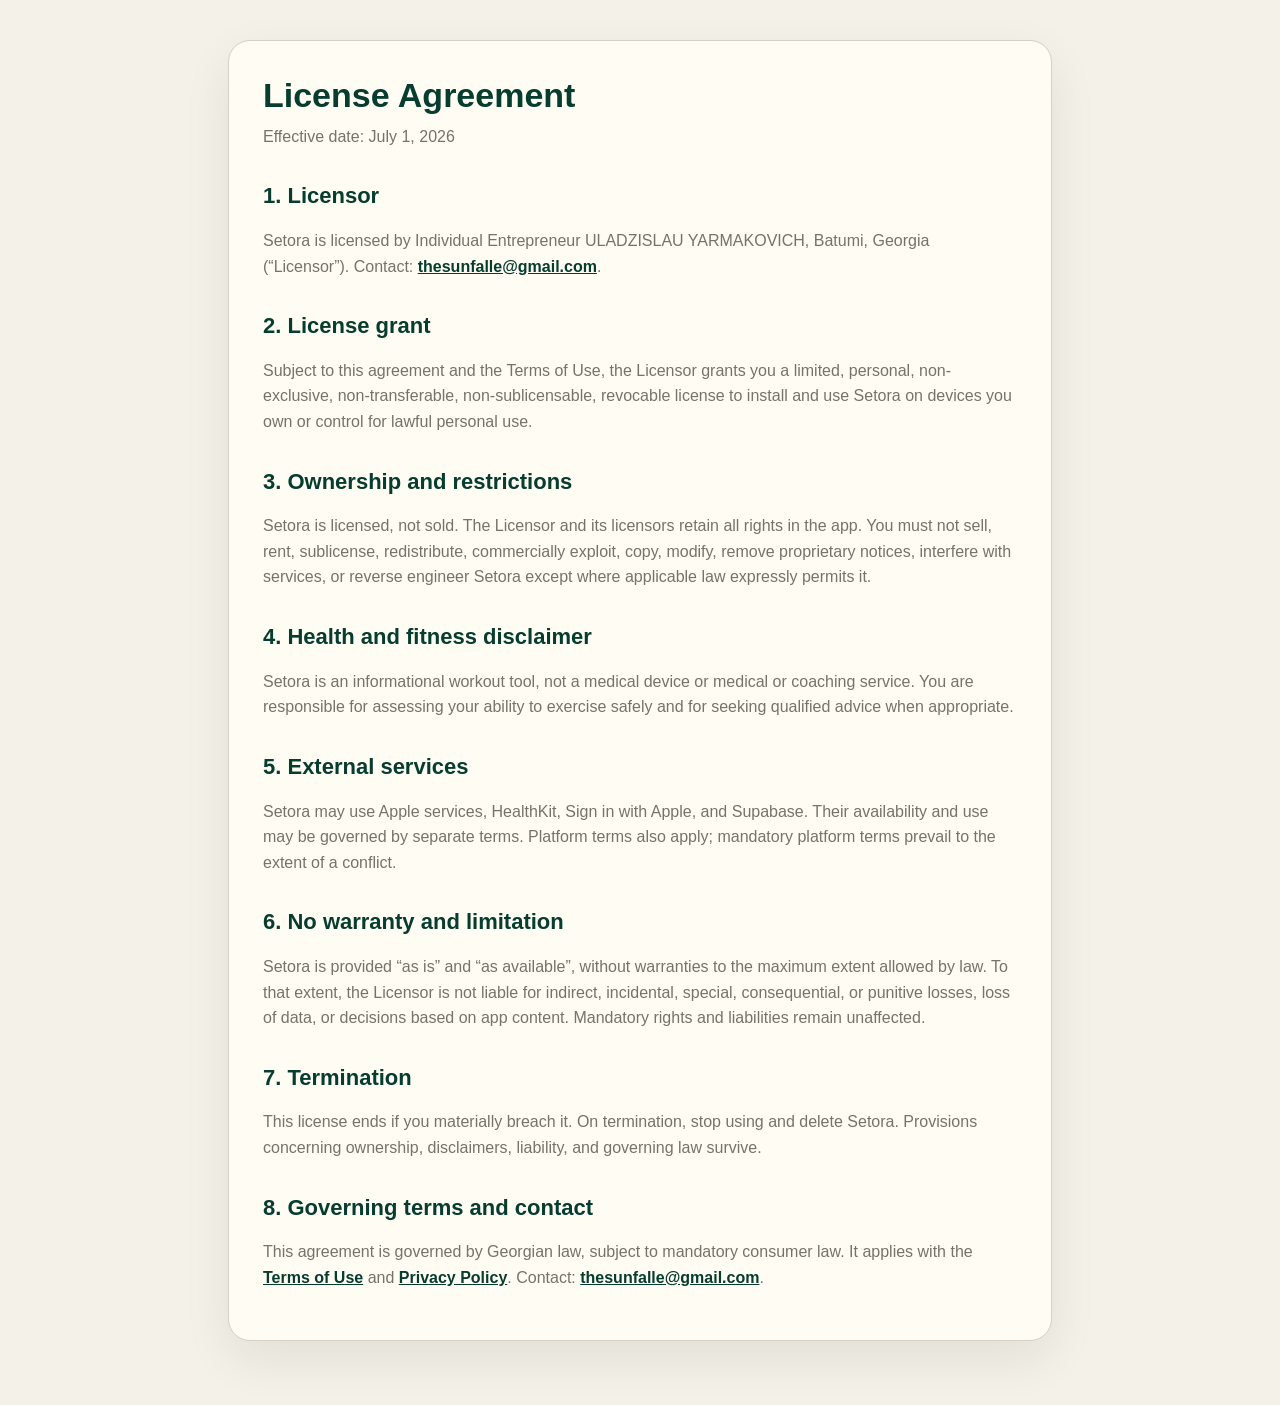
==== eula.html @ fa31e3eb "Publish Setora legal and support pages" ====
<!doctype html>
<html lang="en">
<head><meta charset="utf-8"><meta name="viewport" content="width=device-width, initial-scale=1"><meta name="theme-color" content="#F4F1E8"><title>Setora License Agreement</title><link rel="stylesheet" href="styles.css"></head>
<body><main><article>
  <h1>License Agreement</h1>
  <p class="meta">Effective date: July 1, 2026</p>
  <h2>1. Licensor</h2>
  <p>Setora is licensed by Individual Entrepreneur ULADZISLAU YARMAKOVICH, Batumi, Georgia (“Licensor”). Contact: <a href="mailto:thesunfalle@gmail.com">thesunfalle@gmail.com</a>.</p>
  <h2>2. License grant</h2>
  <p>Subject to this agreement and the Terms of Use, the Licensor grants you a limited, personal, non-exclusive, non-transferable, non-sublicensable, revocable license to install and use Setora on devices you own or control for lawful personal use.</p>
  <h2>3. Ownership and restrictions</h2>
  <p>Setora is licensed, not sold. The Licensor and its licensors retain all rights in the app. You must not sell, rent, sublicense, redistribute, commercially exploit, copy, modify, remove proprietary notices, interfere with services, or reverse engineer Setora except where applicable law expressly permits it.</p>
  <h2>4. Health and fitness disclaimer</h2>
  <p>Setora is an informational workout tool, not a medical device or medical or coaching service. You are responsible for assessing your ability to exercise safely and for seeking qualified advice when appropriate.</p>
  <h2>5. External services</h2>
  <p>Setora may use Apple services, HealthKit, Sign in with Apple, and Supabase. Their availability and use may be governed by separate terms. Platform terms also apply; mandatory platform terms prevail to the extent of a conflict.</p>
  <h2>6. No warranty and limitation</h2>
  <p>Setora is provided “as is” and “as available”, without warranties to the maximum extent allowed by law. To that extent, the Licensor is not liable for indirect, incidental, special, consequential, or punitive losses, loss of data, or decisions based on app content. Mandatory rights and liabilities remain unaffected.</p>
  <h2>7. Termination</h2>
  <p>This license ends if you materially breach it. On termination, stop using and delete Setora. Provisions concerning ownership, disclaimers, liability, and governing law survive.</p>
  <h2>8. Governing terms and contact</h2>
  <p>This agreement is governed by Georgian law, subject to mandatory consumer law. It applies with the <a href="terms.html">Terms of Use</a> and <a href="privacy.html">Privacy Policy</a>. Contact: <a href="mailto:thesunfalle@gmail.com">thesunfalle@gmail.com</a>.</p>
</article></main></body></html>
---- styles.css ----
:root {
  color-scheme: light;
  --bg: #f4f1e8;
  --card: #fffcf4;
  --text: #141414;
  --muted: #77736a;
  --primary: #063d2e;
  --accent: #b8ff5c;
  --border: #d8d0c2;
  --notice: #e7efea;
}
* { box-sizing: border-box; }
body { margin: 0; background: var(--bg); color: var(--text); font-family: -apple-system, BlinkMacSystemFont, "Segoe UI", sans-serif; line-height: 1.6; }
main { max-width: 860px; margin: 0 auto; padding: 40px 18px 64px; }
article { background: var(--card); border: 1px solid var(--border); border-radius: 22px; padding: 34px; box-shadow: 0 18px 48px rgba(20, 20, 20, .08); }
h1, h2 { color: var(--primary); line-height: 1.2; }
h1 { margin: 0 0 8px; font-size: 34px; }
h2 { margin-top: 34px; font-size: 22px; }
p, li { color: var(--muted); }
a { color: var(--primary); font-weight: 700; }
.meta { margin: 0 0 26px; }
.notice { border-left: 4px solid var(--accent); padding: 12px 16px; background: var(--notice); border-radius: 12px; color: var(--text); }
.links { display: grid; gap: 10px; padding: 0; list-style: none; }
.links a { display: block; padding: 12px 14px; border: 1px solid var(--border); border-radius: 12px; text-decoration: none; }
@media (max-width: 640px) { article { padding: 24px; border-radius: 16px; } h1 { font-size: 29px; } }
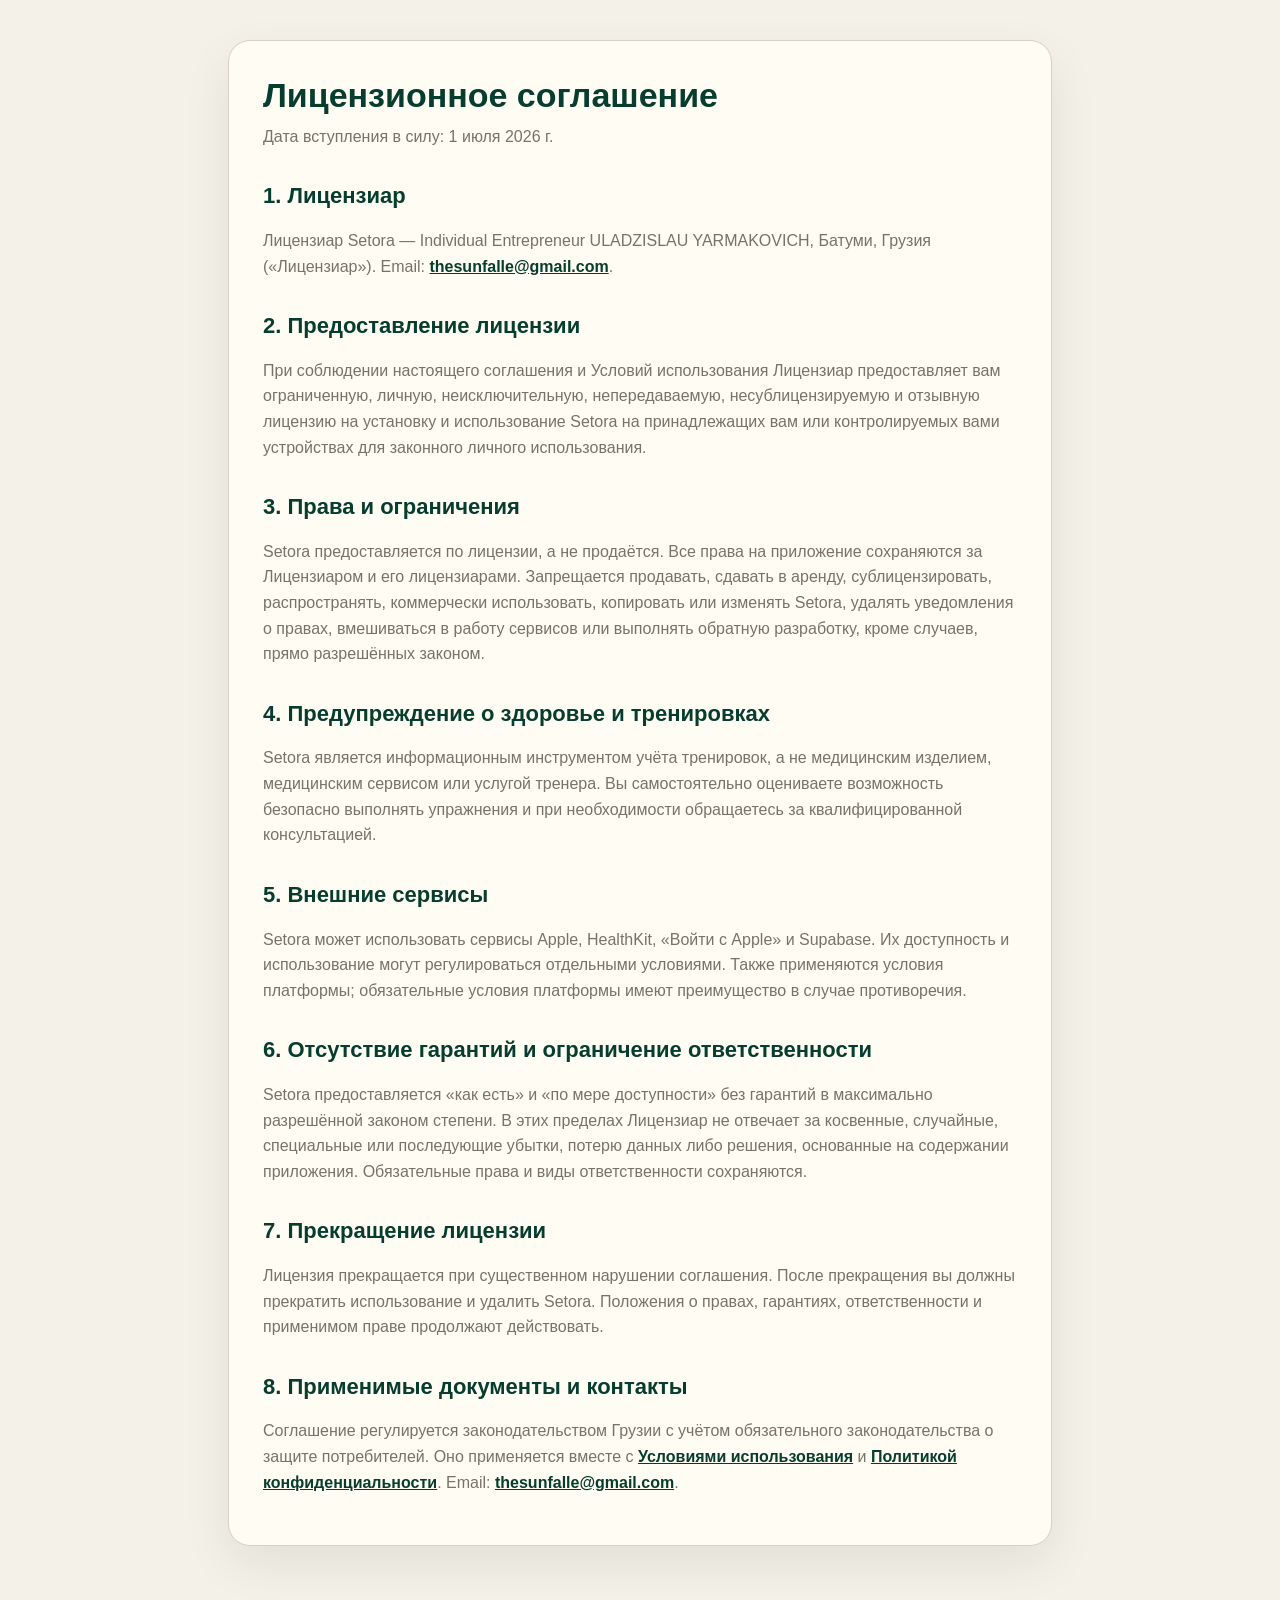
==== commit 4ddc7fc8: "Localize Setora legal pages in Russian" ====
--- a/eula.html
+++ b/eula.html
@@ -1,23 +1,23 @@
 <!doctype html>
-<html lang="en">
-<head><meta charset="utf-8"><meta name="viewport" content="width=device-width, initial-scale=1"><meta name="theme-color" content="#F4F1E8"><title>Setora License Agreement</title><link rel="stylesheet" href="styles.css"></head>
+<html lang="ru">
+<head><meta charset="utf-8"><meta name="viewport" content="width=device-width, initial-scale=1"><meta name="theme-color" content="#F4F1E8"><title>Лицензионное соглашение Setora</title><link rel="stylesheet" href="styles.css"></head>
 <body><main><article>
-  <h1>License Agreement</h1>
-  <p class="meta">Effective date: July 1, 2026</p>
-  <h2>1. Licensor</h2>
-  <p>Setora is licensed by Individual Entrepreneur ULADZISLAU YARMAKOVICH, Batumi, Georgia (“Licensor”). Contact: <a href="mailto:thesunfalle@gmail.com">thesunfalle@gmail.com</a>.</p>
-  <h2>2. License grant</h2>
-  <p>Subject to this agreement and the Terms of Use, the Licensor grants you a limited, personal, non-exclusive, non-transferable, non-sublicensable, revocable license to install and use Setora on devices you own or control for lawful personal use.</p>
-  <h2>3. Ownership and restrictions</h2>
-  <p>Setora is licensed, not sold. The Licensor and its licensors retain all rights in the app. You must not sell, rent, sublicense, redistribute, commercially exploit, copy, modify, remove proprietary notices, interfere with services, or reverse engineer Setora except where applicable law expressly permits it.</p>
-  <h2>4. Health and fitness disclaimer</h2>
-  <p>Setora is an informational workout tool, not a medical device or medical or coaching service. You are responsible for assessing your ability to exercise safely and for seeking qualified advice when appropriate.</p>
-  <h2>5. External services</h2>
-  <p>Setora may use Apple services, HealthKit, Sign in with Apple, and Supabase. Their availability and use may be governed by separate terms. Platform terms also apply; mandatory platform terms prevail to the extent of a conflict.</p>
-  <h2>6. No warranty and limitation</h2>
-  <p>Setora is provided “as is” and “as available”, without warranties to the maximum extent allowed by law. To that extent, the Licensor is not liable for indirect, incidental, special, consequential, or punitive losses, loss of data, or decisions based on app content. Mandatory rights and liabilities remain unaffected.</p>
-  <h2>7. Termination</h2>
-  <p>This license ends if you materially breach it. On termination, stop using and delete Setora. Provisions concerning ownership, disclaimers, liability, and governing law survive.</p>
-  <h2>8. Governing terms and contact</h2>
-  <p>This agreement is governed by Georgian law, subject to mandatory consumer law. It applies with the <a href="terms.html">Terms of Use</a> and <a href="privacy.html">Privacy Policy</a>. Contact: <a href="mailto:thesunfalle@gmail.com">thesunfalle@gmail.com</a>.</p>
+  <h1>Лицензионное соглашение</h1>
+  <p class="meta">Дата вступления в силу: 1 июля 2026 г.</p>
+  <h2>1. Лицензиар</h2>
+  <p>Лицензиар Setora — Individual Entrepreneur ULADZISLAU YARMAKOVICH, Батуми, Грузия («Лицензиар»). Email: <a href="mailto:thesunfalle@gmail.com">thesunfalle@gmail.com</a>.</p>
+  <h2>2. Предоставление лицензии</h2>
+  <p>При соблюдении настоящего соглашения и Условий использования Лицензиар предоставляет вам ограниченную, личную, неисключительную, непередаваемую, несублицензируемую и отзывную лицензию на установку и использование Setora на принадлежащих вам или контролируемых вами устройствах для законного личного использования.</p>
+  <h2>3. Права и ограничения</h2>
+  <p>Setora предоставляется по лицензии, а не продаётся. Все права на приложение сохраняются за Лицензиаром и его лицензиарами. Запрещается продавать, сдавать в аренду, сублицензировать, распространять, коммерчески использовать, копировать или изменять Setora, удалять уведомления о правах, вмешиваться в работу сервисов или выполнять обратную разработку, кроме случаев, прямо разрешённых законом.</p>
+  <h2>4. Предупреждение о здоровье и тренировках</h2>
+  <p>Setora является информационным инструментом учёта тренировок, а не медицинским изделием, медицинским сервисом или услугой тренера. Вы самостоятельно оцениваете возможность безопасно выполнять упражнения и при необходимости обращаетесь за квалифицированной консультацией.</p>
+  <h2>5. Внешние сервисы</h2>
+  <p>Setora может использовать сервисы Apple, HealthKit, «Войти с Apple» и Supabase. Их доступность и использование могут регулироваться отдельными условиями. Также применяются условия платформы; обязательные условия платформы имеют преимущество в случае противоречия.</p>
+  <h2>6. Отсутствие гарантий и ограничение ответственности</h2>
+  <p>Setora предоставляется «как есть» и «по мере доступности» без гарантий в максимально разрешённой законом степени. В этих пределах Лицензиар не отвечает за косвенные, случайные, специальные или последующие убытки, потерю данных либо решения, основанные на содержании приложения. Обязательные права и виды ответственности сохраняются.</p>
+  <h2>7. Прекращение лицензии</h2>
+  <p>Лицензия прекращается при существенном нарушении соглашения. После прекращения вы должны прекратить использование и удалить Setora. Положения о правах, гарантиях, ответственности и применимом праве продолжают действовать.</p>
+  <h2>8. Применимые документы и контакты</h2>
+  <p>Соглашение регулируется законодательством Грузии с учётом обязательного законодательства о защите потребителей. Оно применяется вместе с <a href="terms.html">Условиями использования</a> и <a href="privacy.ru.html">Политикой конфиденциальности</a>. Email: <a href="mailto:thesunfalle@gmail.com">thesunfalle@gmail.com</a>.</p>
 </article></main></body></html>
